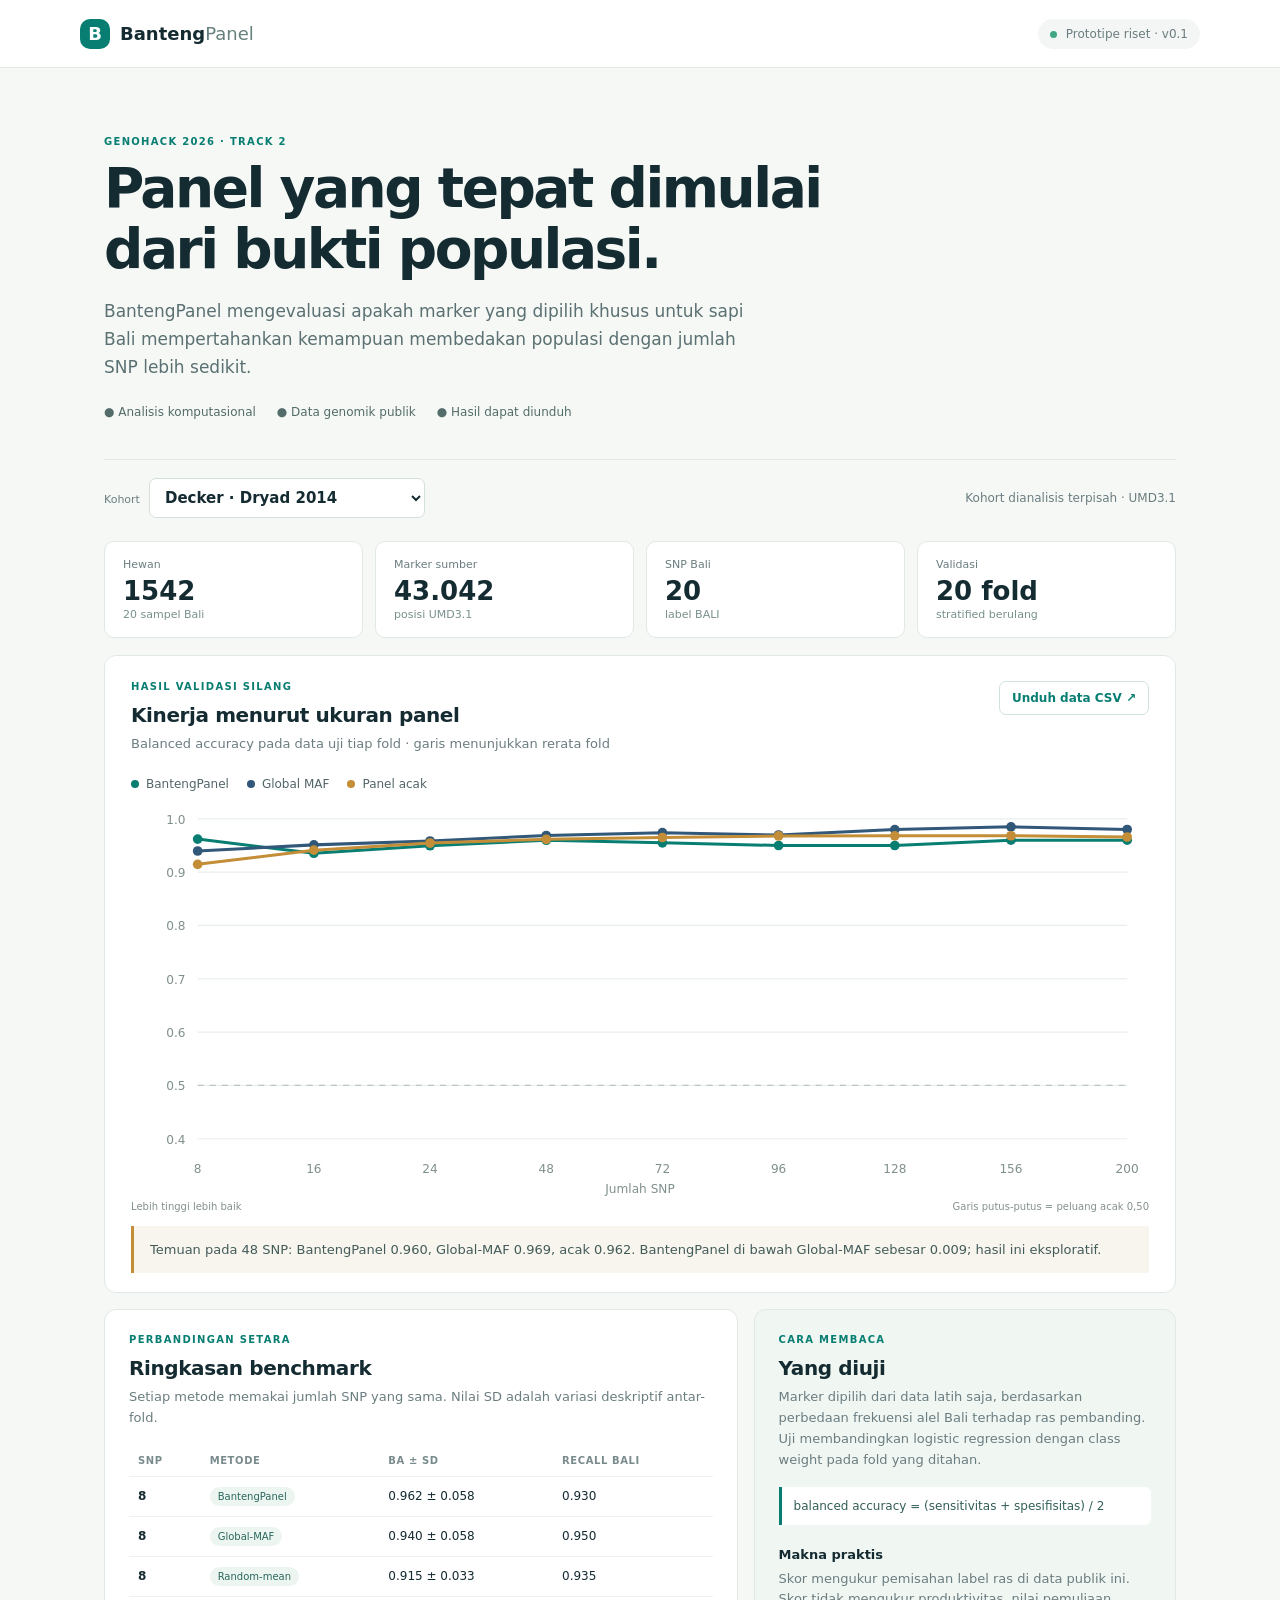
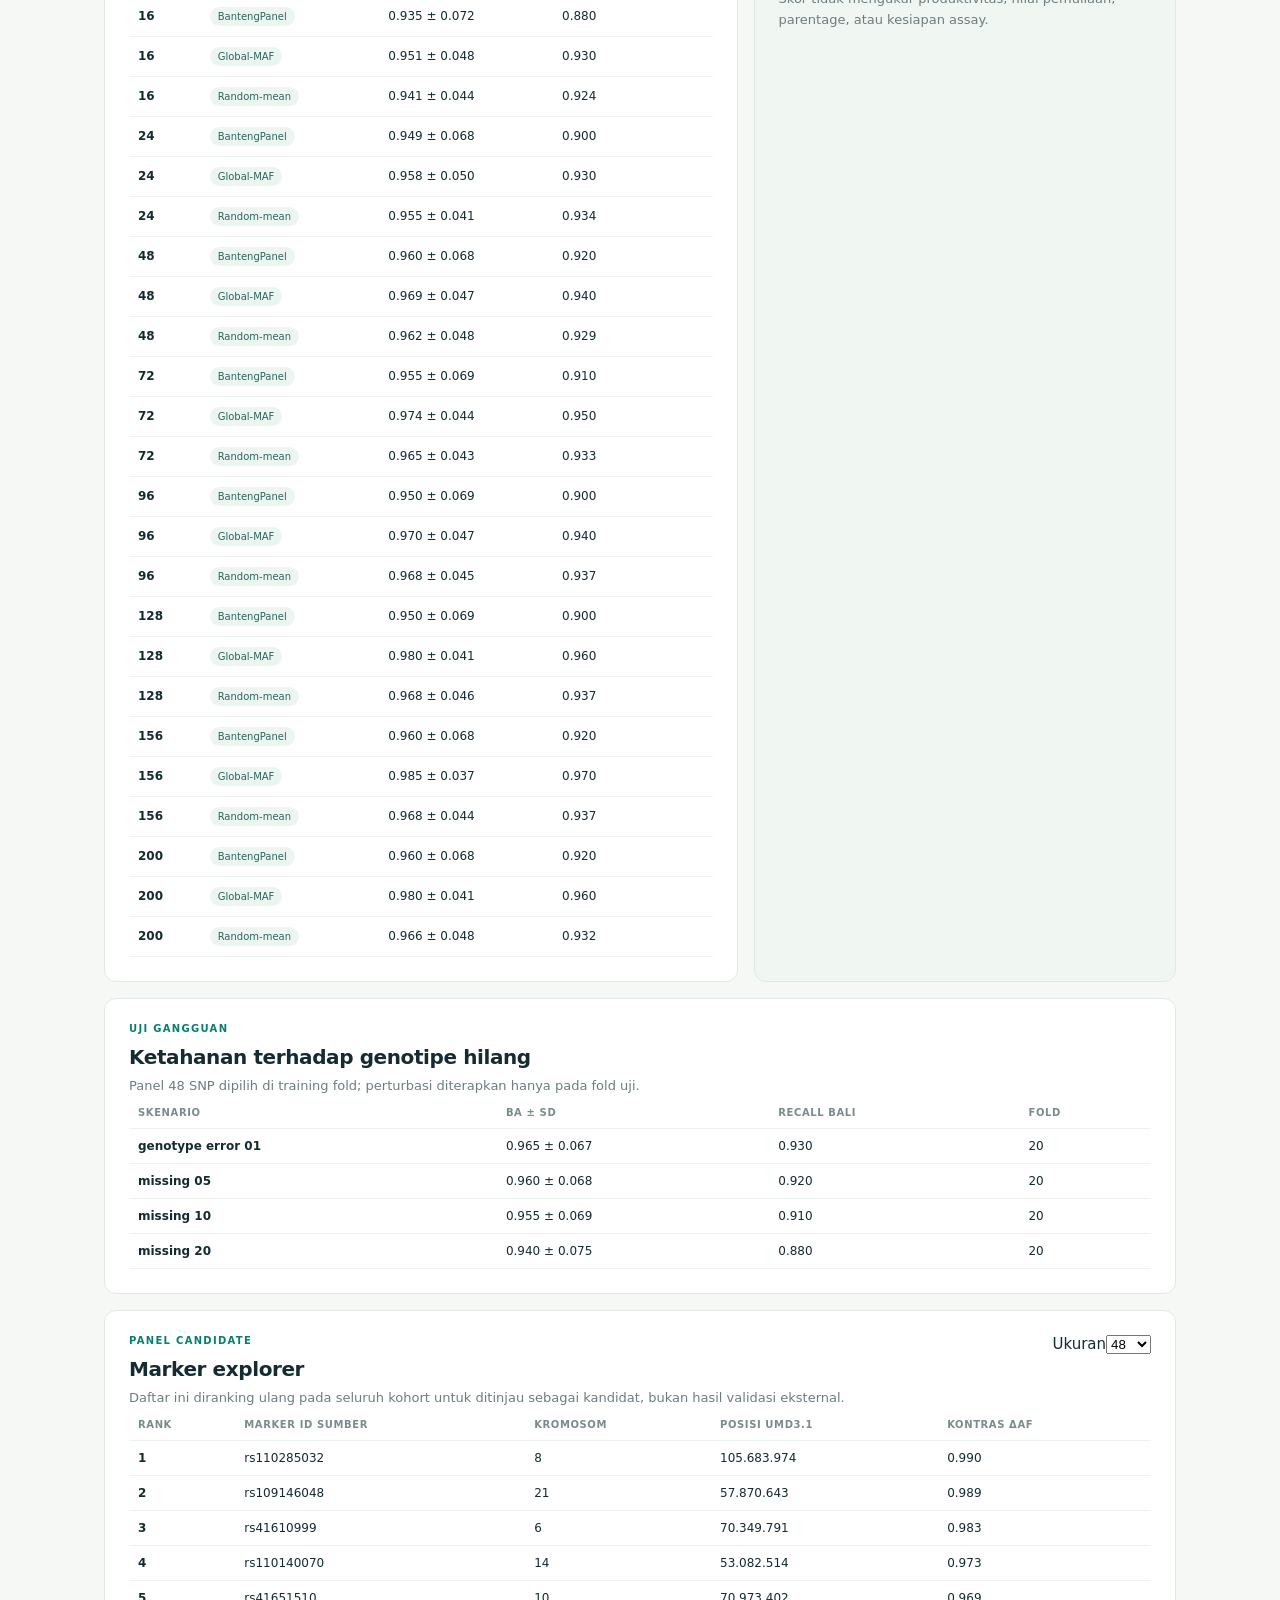
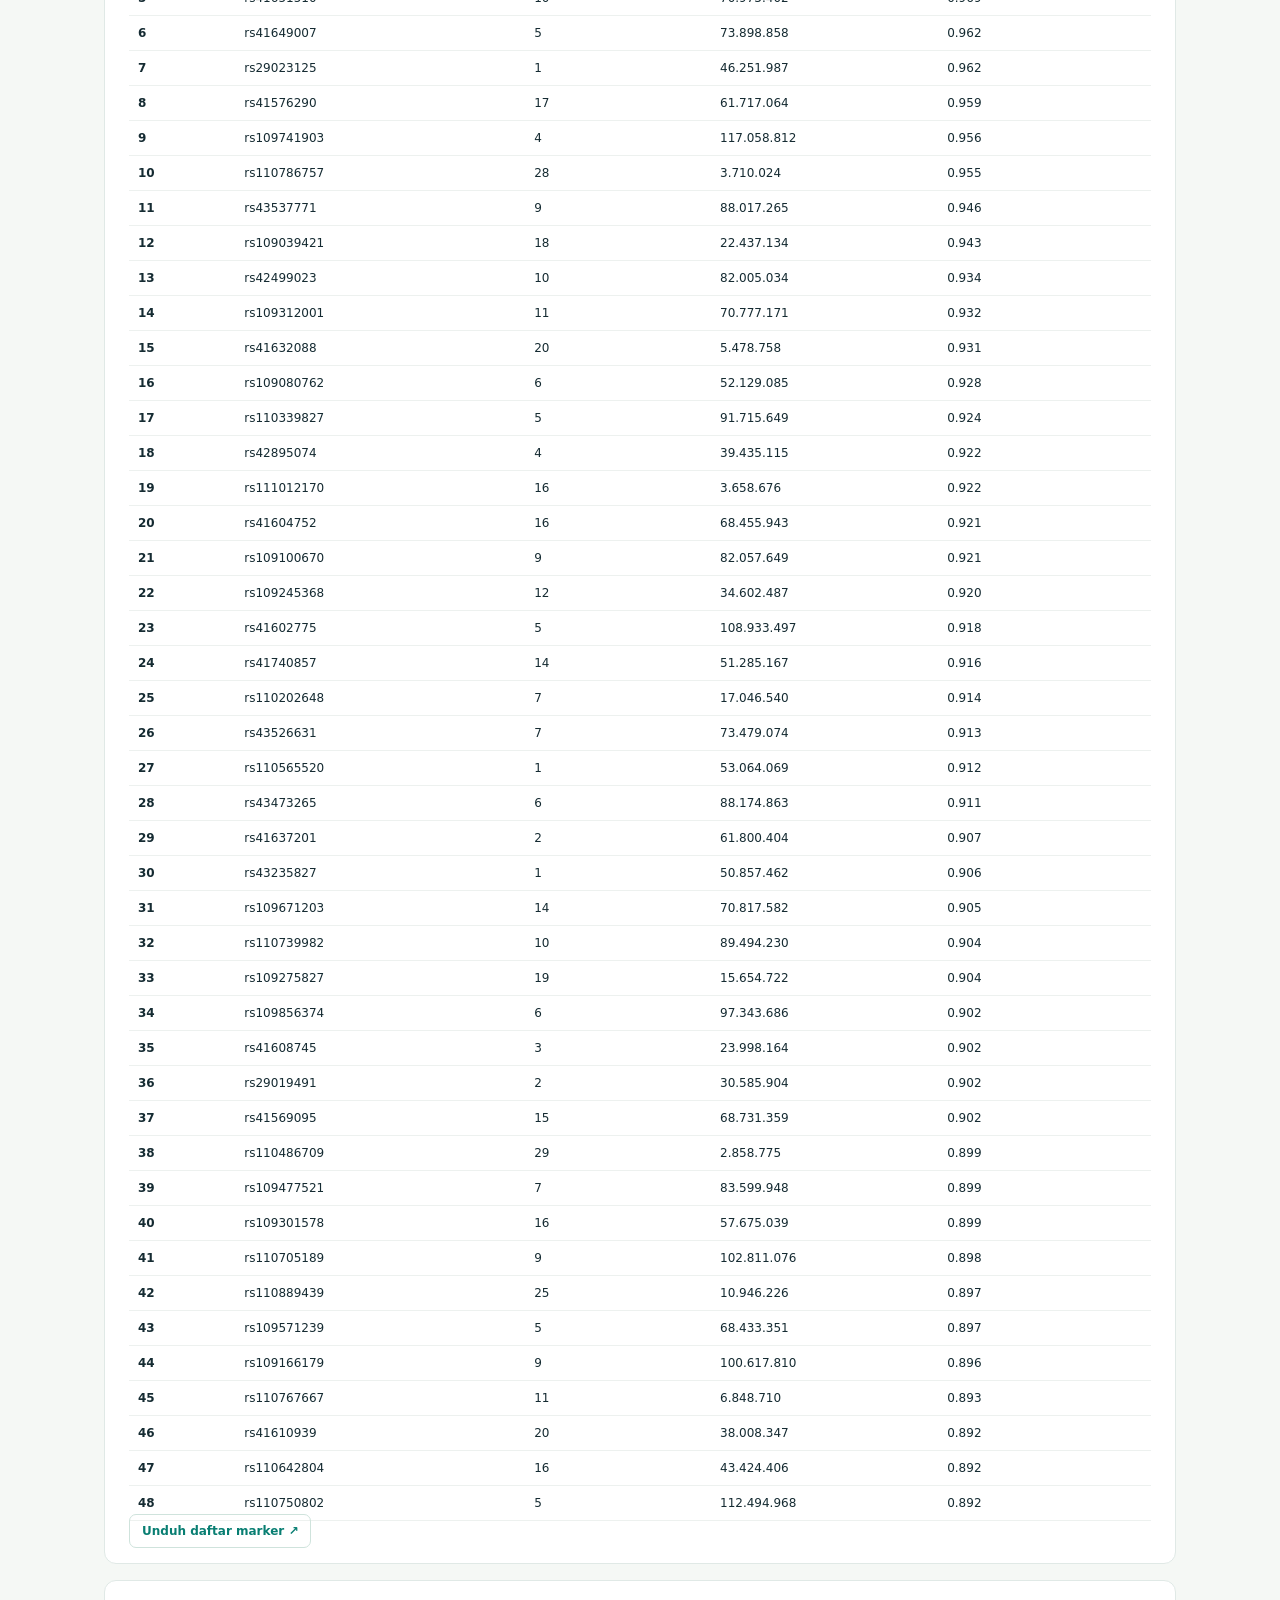
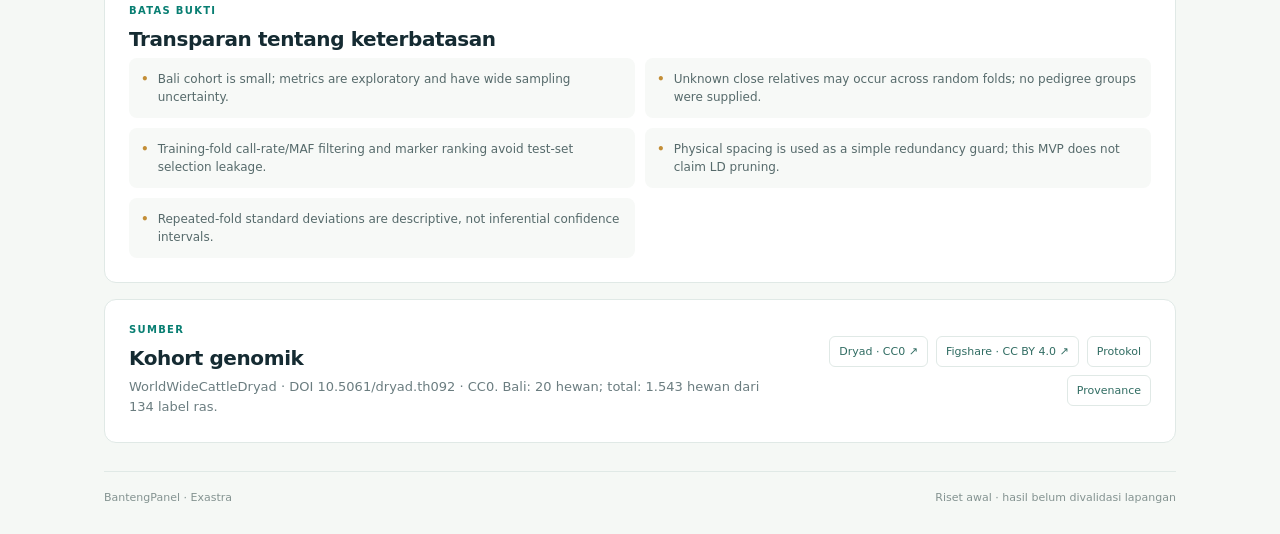
==== apps/dashboard/index.html @ f9081fd7 "Update Site source" ====
<!doctype html>
<html lang="id">
<head>
  <meta charset="utf-8"><meta name="viewport" content="width=device-width, initial-scale=1">
  <meta name="description" content="BantengPanel: evaluasi in-silico panel SNP sapi Bali dengan data publik dan baseline setara.">
  <title>BantengPanel — Bukti panel SNP</title><link rel="stylesheet" href="style.css">
</head>
<body>
  <header class="topbar"><a class="brand" href="#"><span class="brand-mark">B</span><span>Banteng<span class="brand-light">Panel</span></span></a><span class="status"><i></i> Prototipe riset · v0.1</span></header>
  <main>
    <section class="hero">
      <div class="eyebrow">GENOHACK 2026 · TRACK 2</div>
      <h1>Panel yang tepat dimulai<br> dari bukti populasi.</h1>
      <p>BantengPanel mengevaluasi apakah marker yang dipilih khusus untuk sapi Bali mempertahankan kemampuan membedakan populasi dengan jumlah SNP lebih sedikit.</p>
      <div class="hero-meta"><span>● Analisis komputasional</span><span>● Data genomik publik</span><span>● Hasil dapat diunduh</span></div>
    </section>
    <section class="toolbar"><div><label for="cohort">Kohort</label><select id="cohort"><option value="dryad">Decker · Dryad 2014</option><option value="figshare">Sudrajad · Figshare 2020</option></select></div><div class="toolbar-note">Kohort dianalisis terpisah · UMD3.1</div></section>
    <div id="error" class="error hidden"></div>
    <section class="stats" id="stats"></section>
    <section class="card chart-card">
      <div class="section-head"><div><div class="eyebrow">HASIL VALIDASI SILANG</div><h2>Kinerja menurut ukuran panel</h2><p>Balanced accuracy pada data uji tiap fold · garis menunjukkan rerata fold</p></div><a class="download" id="csv-link" href="#" download>Unduh data CSV ↗</a></div>
      <div class="legend"><span><i class="dot teal"></i>BantengPanel</span><span><i class="dot navy"></i>Global MAF</span><span><i class="dot gold"></i>Panel acak</span></div>
      <div class="chart-scroll"><svg id="chart" viewBox="0 0 840 330" role="img" aria-label="Grafik balanced accuracy berdasarkan jumlah SNP"></svg></div>
      <div class="chart-caption"><span>Lebih tinggi lebih baik</span><span>Garis putus-putus = peluang acak 0,50</span></div>
      <div id="finding" class="finding"></div>
    </section>
    <section class="grid-two">
      <article class="card"><div class="eyebrow">PERBANDINGAN SETARA</div><h2>Ringkasan benchmark</h2><p>Setiap metode memakai jumlah SNP yang sama. Nilai SD adalah variasi deskriptif antar-fold.</p><div class="table-wrap"><table><thead><tr><th>SNP</th><th>Metode</th><th>BA ± SD</th><th>Recall Bali</th></tr></thead><tbody id="results"></tbody></table></div></article>
      <article class="card readout"><div class="eyebrow">CARA MEMBACA</div><h2>Yang diuji</h2><p>Marker dipilih dari data latih saja, berdasarkan perbedaan frekuensi alel Bali terhadap ras pembanding. Uji membandingkan logistic regression dengan class weight pada fold yang ditahan.</p><div class="formula">balanced accuracy = (sensitivitas + spesifisitas) / 2</div><h3>Makna praktis</h3><p>Skor mengukur pemisahan label ras di data publik ini. Skor tidak mengukur produktivitas, nilai pemuliaan, parentage, atau kesiapan assay.</p></article>
    </section>
    <section class="card"><div class="section-head"><div><div class="eyebrow">UJI GANGGUAN</div><h2>Ketahanan terhadap genotipe hilang</h2><p>Panel 48 SNP dipilih di training fold; perturbasi diterapkan hanya pada fold uji.</p></div></div><div class="table-wrap"><table><thead><tr><th>Skenario</th><th>BA ± SD</th><th>Recall Bali</th><th>Fold</th></tr></thead><tbody id="robustness"></tbody></table></div></section>
    <section class="card"><div class="section-head"><div><div class="eyebrow">PANEL CANDIDATE</div><h2>Marker explorer</h2><p>Daftar ini diranking ulang pada seluruh kohort untuk ditinjau sebagai kandidat, bukan hasil validasi eksternal.</p></div><div><label for="panel-size">Ukuran</label><select id="panel-size"><option>8</option><option>16</option><option>24</option><option selected>48</option><option>72</option><option>96</option><option>128</option><option>156</option><option>200</option></select></div></div><div class="table-wrap"><table><thead><tr><th>Rank</th><th>Marker ID sumber</th><th>Kromosom</th><th>Posisi UMD3.1</th><th>Kontras ΔAF</th></tr></thead><tbody id="markers"></tbody></table></div><a class="download" id="marker-link" href="#" download>Unduh daftar marker ↗</a></section>
    <section class="card limits"><div class="eyebrow">BATAS BUKTI</div><h2>Transparan tentang keterbatasan</h2><div id="limitations" class="limit-list"></div></section>
    <section class="card sources"><div><div class="eyebrow">SUMBER</div><h2>Kohort genomik</h2><p id="source-copy"></p></div><div class="source-links"><a href="https://doi.org/10.5061/dryad.th092" target="_blank" rel="noreferrer">Dryad · CC0 ↗</a><a href="https://doi.org/10.6084/m9.figshare.13083587" target="_blank" rel="noreferrer">Figshare · CC BY 4.0 ↗</a><a href="../../docs/SCIENTIFIC_PROTOCOL.md">Protokol</a><a href="../../docs/DATA_PROVENANCE.md">Provenance</a></div></section>
    <footer><span>BantengPanel · Exastra</span><span>Riset awal · hasil belum divalidasi lapangan</span></footer>
  </main><script src="app.js"></script>
</body></html>
---- apps/dashboard/style.css ----
:root{--ink:#152b32;--muted:#6b7d80;--line:#e0e9e6;--paper:#f5f8f5;--white:#fff;--teal:#087e72;--navy:#315779;--gold:#c38e37;--mint:#e5f3ed}*{box-sizing:border-box}body{margin:0;background:var(--paper);color:var(--ink);font-family:Inter,ui-sans-serif,system-ui,-apple-system,'Segoe UI',sans-serif;font-size:15px}.topbar{height:68px;background:#fff;border-bottom:1px solid var(--line);display:flex;align-items:center;justify-content:space-between;padding:0 max(calc((100vw - 1120px)/2),24px)}.brand{display:flex;align-items:center;gap:10px;color:var(--ink);font-size:18px;font-weight:800;text-decoration:none}.brand-light{font-weight:500;color:#66807d}.brand-mark{width:30px;height:30px;border-radius:10px;background:var(--teal);color:white;display:grid;place-items:center}.status{font-size:12px;color:var(--muted);background:#f3f6f4;border-radius:20px;padding:8px 12px}.status i{display:inline-block;width:7px;height:7px;border-radius:50%;background:#40a783;margin-right:5px}main{max-width:1120px;margin:auto;padding:0 24px}.hero{padding:68px 0 40px;max-width:780px}.eyebrow{font-size:10px;font-weight:700;letter-spacing:.13em;color:var(--teal);margin-bottom:11px}.hero h1{font-size:clamp(36px,5vw,55px);line-height:1.1;letter-spacing:-.045em;margin:0 0 18px;font-weight:700}.hero p{font-size:17px;color:#5b7072;line-height:1.65;max-width:670px;margin:0}.hero-meta{display:flex;gap:21px;margin-top:24px;font-size:12px;color:#536c69}.toolbar{display:flex;align-items:center;justify-content:space-between;border-top:1px solid var(--line);padding:18px 0 14px}.toolbar label{font-size:11px;color:var(--muted);margin-right:9px}.toolbar select{border:1px solid #d4e0db;border-radius:7px;background:#fff;color:var(--ink);padding:9px 30px 9px 11px;font:inherit;font-weight:600}.toolbar-note{font-size:12px;color:var(--muted)}.stats{display:grid;grid-template-columns:repeat(4,1fr);gap:12px;margin:9px 0 17px}.stat{background:#fff;border:1px solid var(--line);border-radius:10px;padding:16px 18px}.stat-label{font-size:11px;color:var(--muted)}.stat-value{font-size:26px;font-weight:700;margin:5px 0 2px}.stat-sub{font-size:11px;color:#78908c}.card{background:#fff;border:1px solid var(--line);border-radius:12px;padding:24px;margin:16px 0}.chart-card{padding:25px 26px 19px}.section-head{display:flex;justify-content:space-between;align-items:flex-start}.card h2{font-size:20px;letter-spacing:-.02em;margin:0 0 7px}.card p{color:var(--muted);font-size:13px;line-height:1.6;margin:0 0 16px}.section-head p{margin-bottom:0}.download{font-size:12px;font-weight:600;color:var(--teal);border:1px solid #cfe3dc;padding:9px 12px;border-radius:7px;text-decoration:none;white-space:nowrap}.legend{display:flex;gap:18px;margin:22px 0 6px;font-size:12px;color:#526568}.legend span{display:flex;align-items:center;gap:7px}.dot{display:inline-block;width:8px;height:8px;border-radius:50%}.teal{background:var(--teal)}.navy{background:var(--navy)}.gold{background:var(--gold)}.chart-scroll{overflow-x:auto}svg{width:100%;min-width:600px;height:auto}.grid-two{display:grid;grid-template-columns:1.2fr .8fr;gap:16px}.grid-two .card{margin:0}.table-wrap{overflow:auto}table{width:100%;border-collapse:collapse;font-size:12px;text-align:left}th{font-size:10px;text-transform:uppercase;letter-spacing:.06em;color:#7a8b8d;font-weight:600}th,td{padding:10px 9px;border-bottom:1px solid #edf1ef;white-space:nowrap}td:first-child{font-weight:700}.method{display:inline-block;border-radius:20px;padding:4px 8px;font-size:10px;background:#edf5f1;color:#28665d}.readout{background:#f0f6f2}.readout h3{font-size:13px;margin:22px 0 7px}.formula{border-left:3px solid var(--teal);background:#fff;padding:12px;font-size:12px;color:#325e58;border-radius:0 6px 6px 0}.limits{margin-top:16px}.limit-list{display:grid;grid-template-columns:repeat(2,1fr);gap:10px}.limit{display:flex;gap:9px;background:#f7f9f7;padding:12px;border-radius:8px;font-size:12px;line-height:1.5;color:#566a6b}.limit b{color:var(--gold)}.sources{display:flex;align-items:center;justify-content:space-between}.sources p{margin-bottom:0}.source-links{display:flex;gap:8px;flex-wrap:wrap;justify-content:flex-end}.source-links a{font-size:11px;color:#306c62;text-decoration:none;border:1px solid var(--line);padding:8px 9px;border-radius:6px}footer{display:flex;justify-content:space-between;border-top:1px solid var(--line);margin-top:28px;padding:19px 0 30px;color:#849391;font-size:11px}.chart-caption{display:flex;justify-content:space-between;font-size:10px;color:#83918e}.error{background:#fff2ec;border:1px solid #efc7b4;color:#84412d;border-radius:8px;padding:15px;margin:15px 0}.hidden{display:none}@media(max-width:720px){main{padding:0 15px}.hero{padding-top:46px}.hero-meta{gap:8px;flex-wrap:wrap}.stats{grid-template-columns:repeat(2,1fr)}.grid-two{grid-template-columns:1fr}.sources{align-items:flex-start;gap:18px;flex-direction:column}.source-links{justify-content:flex-start}.limit-list{grid-template-columns:1fr}.toolbar-note{display:none}.card{padding:18px}.section-head{gap:12px}.download{font-size:12px}}

.finding{margin-top:14px;padding:14px 16px;border-left:3px solid var(--gold);background:#f7f5ee;color:#435b59;font-size:13px;line-height:1.5}
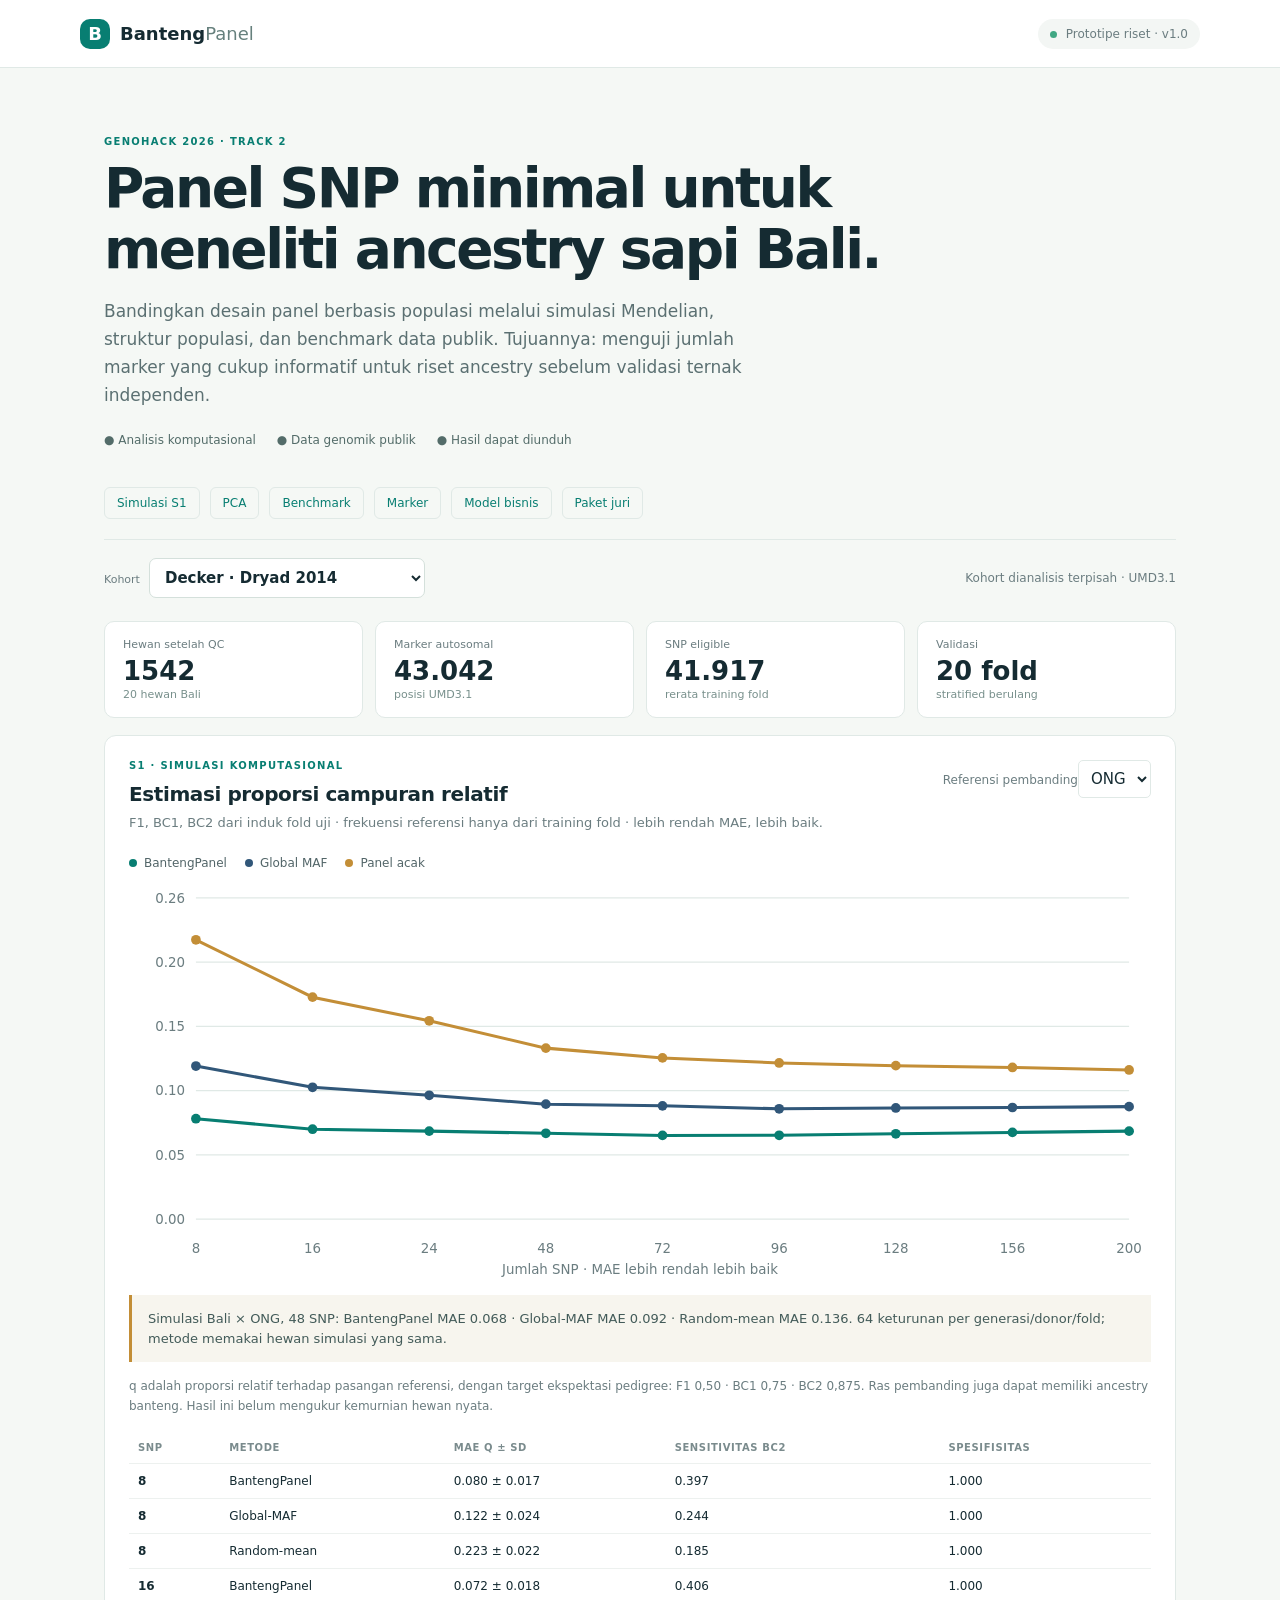
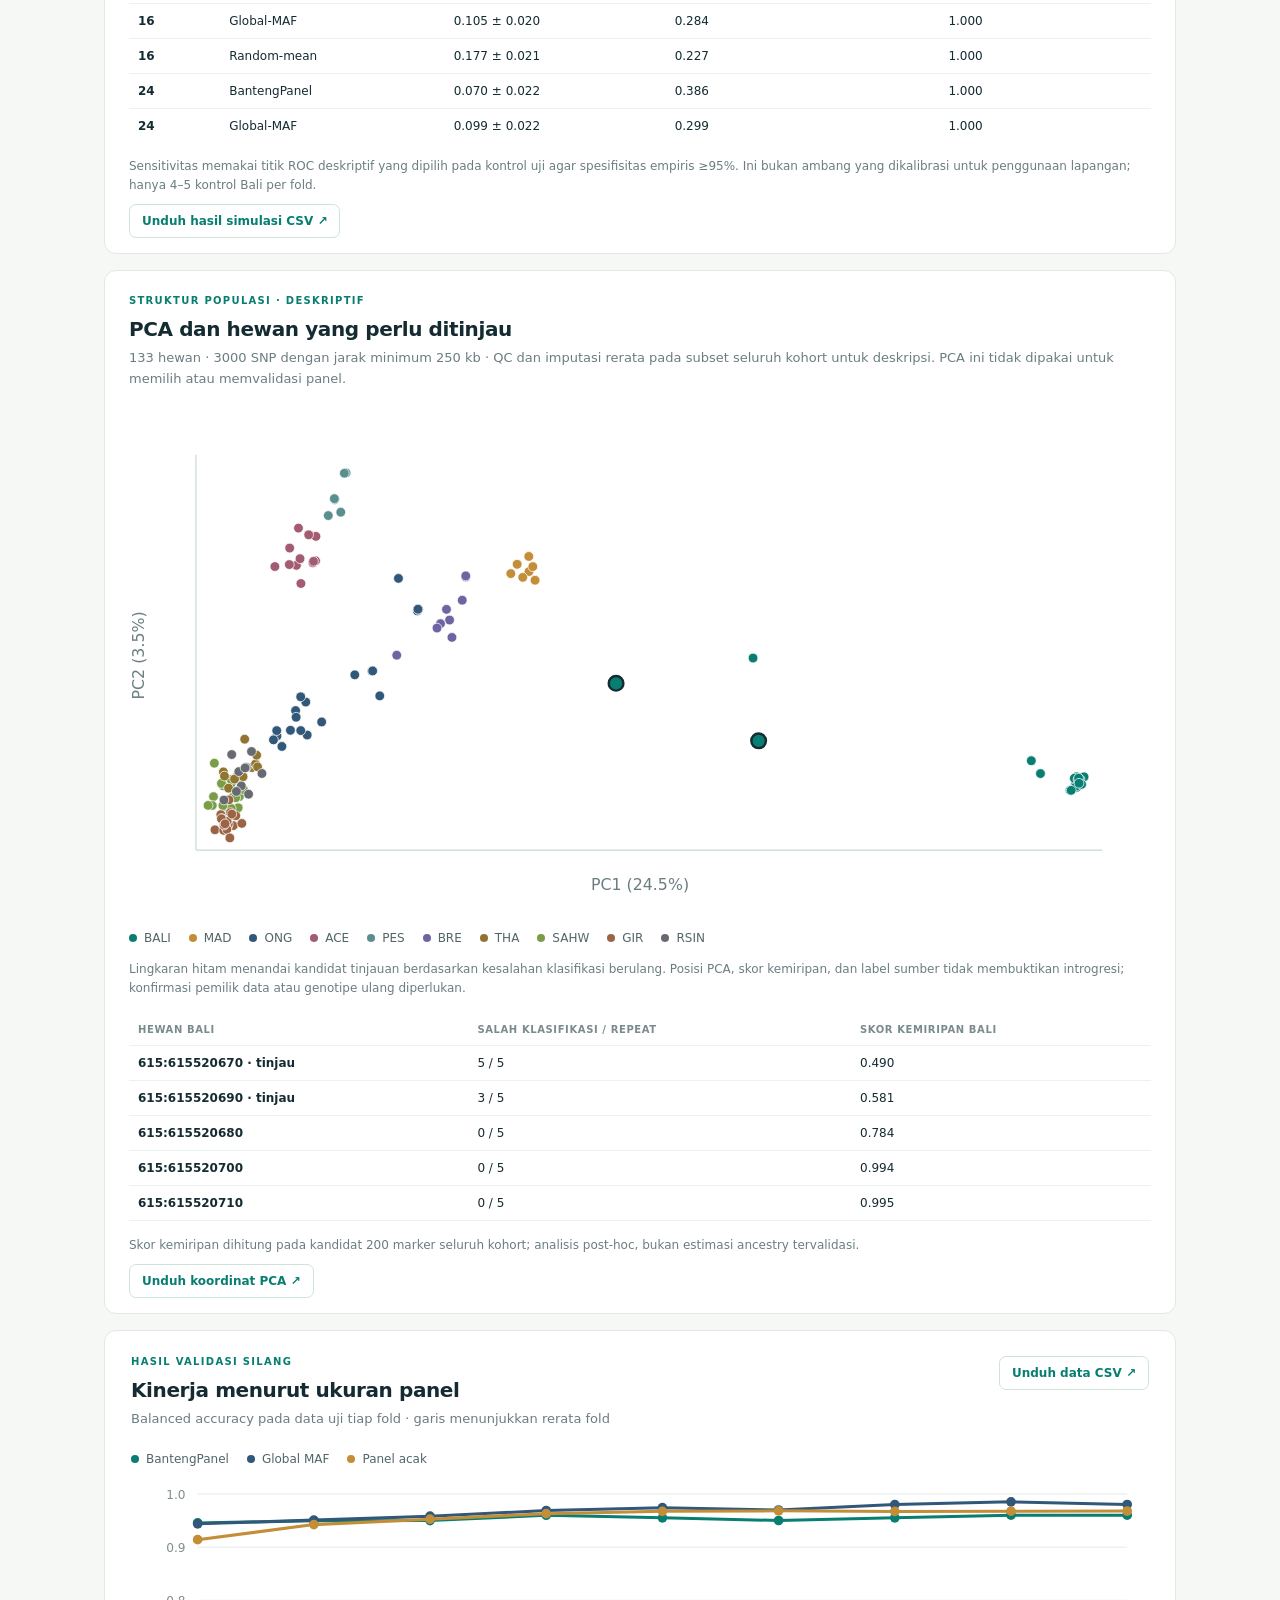
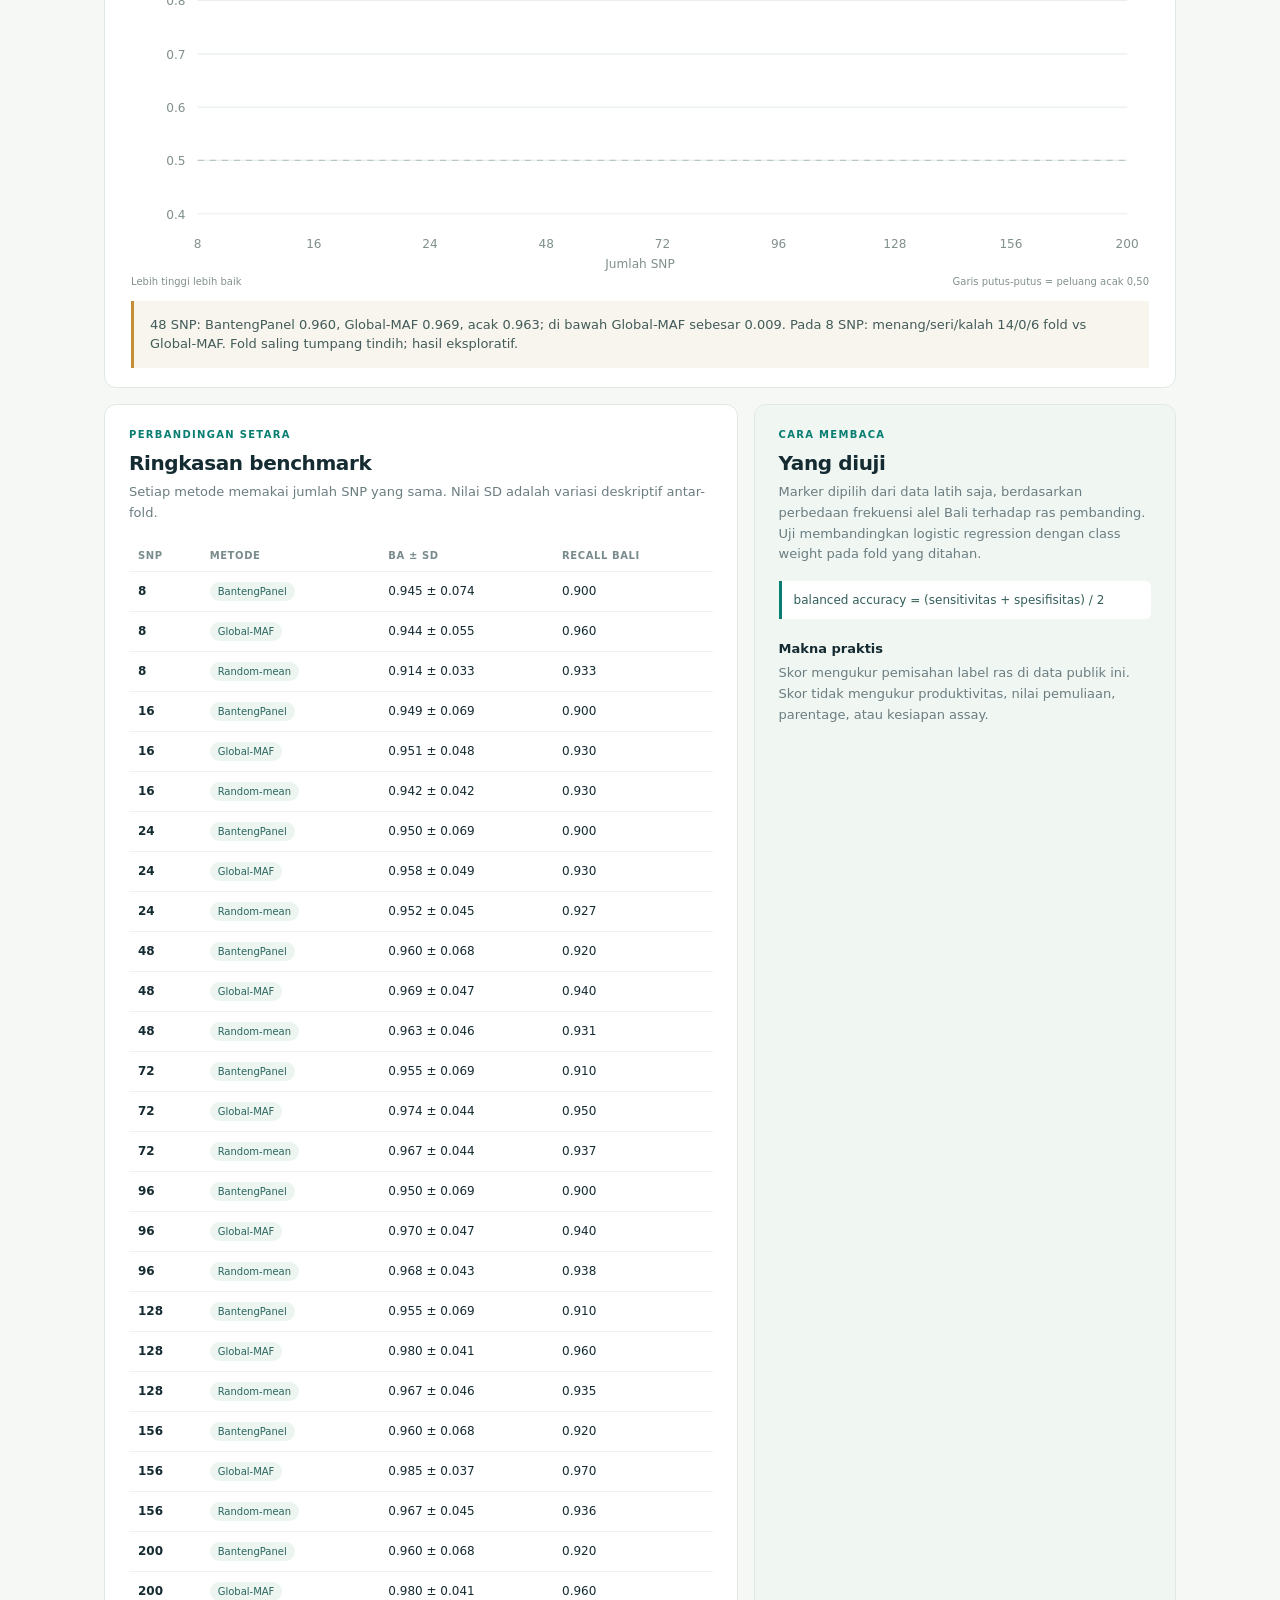
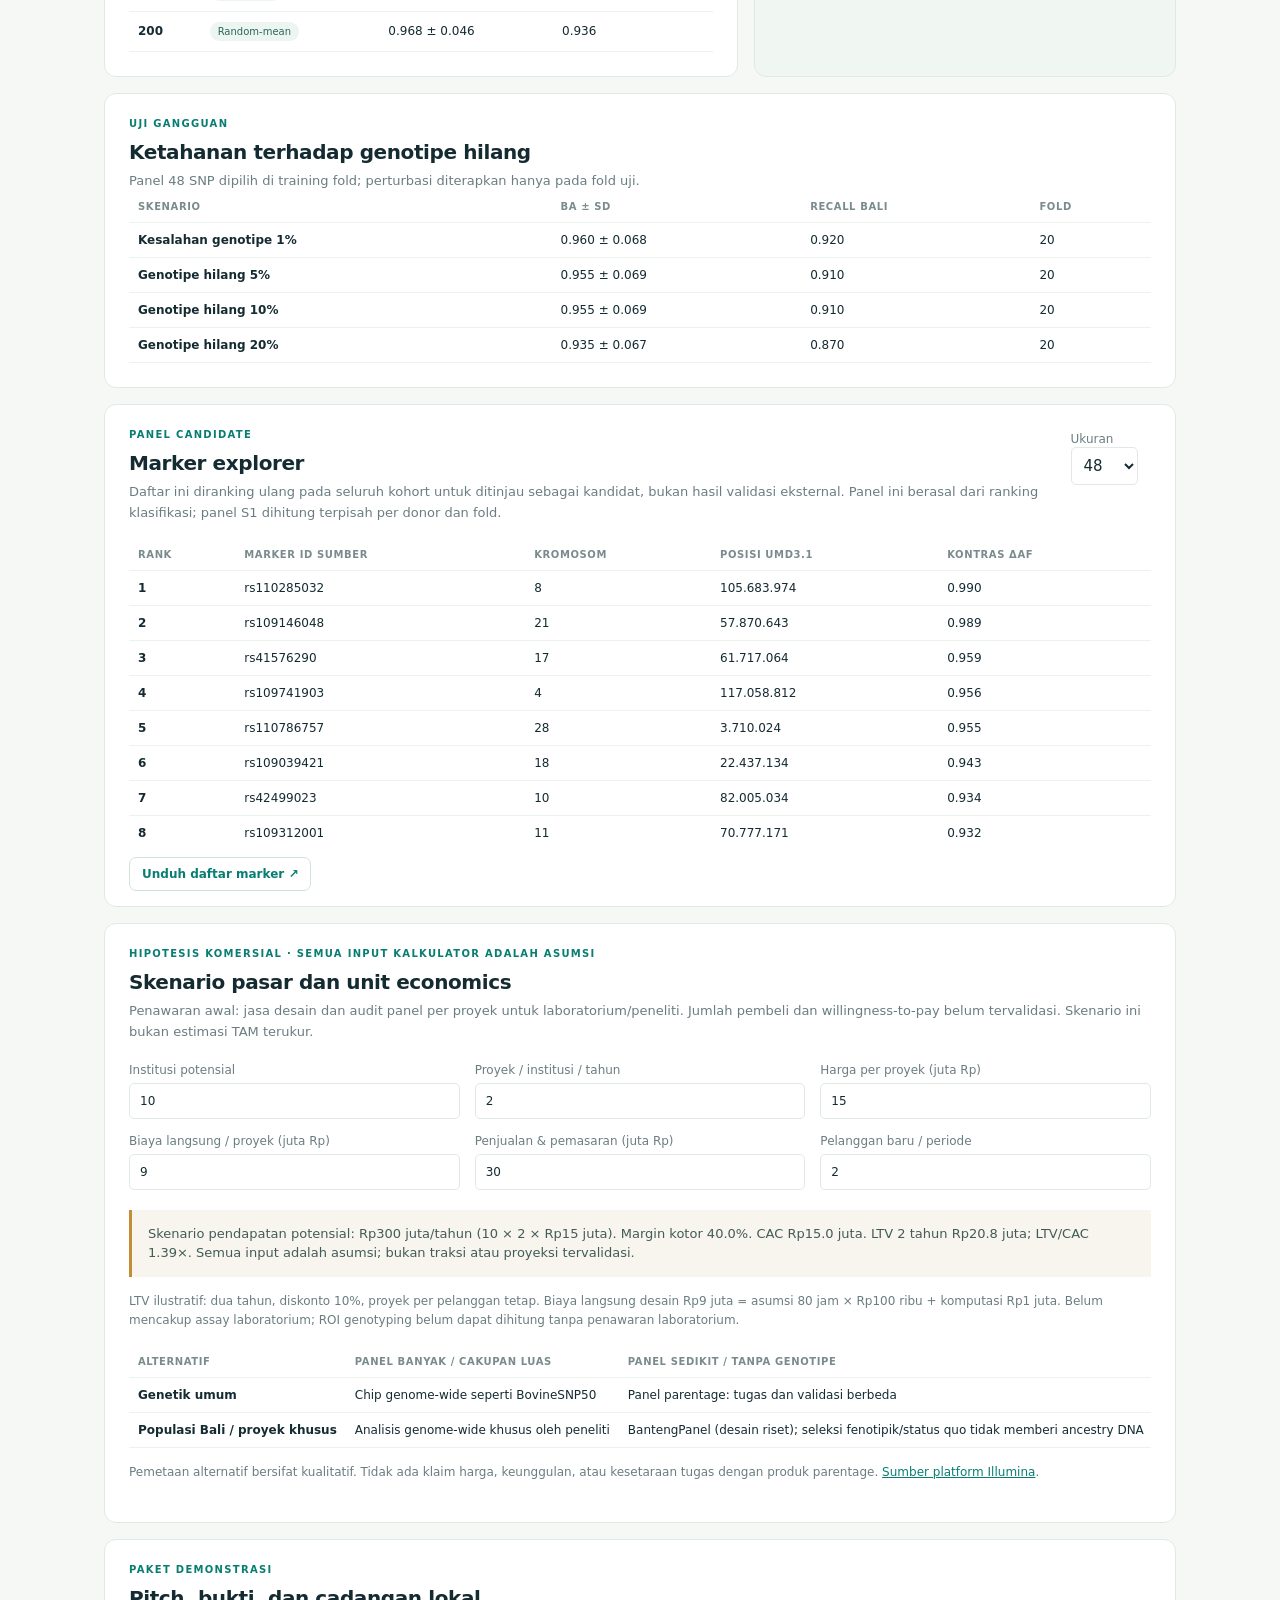
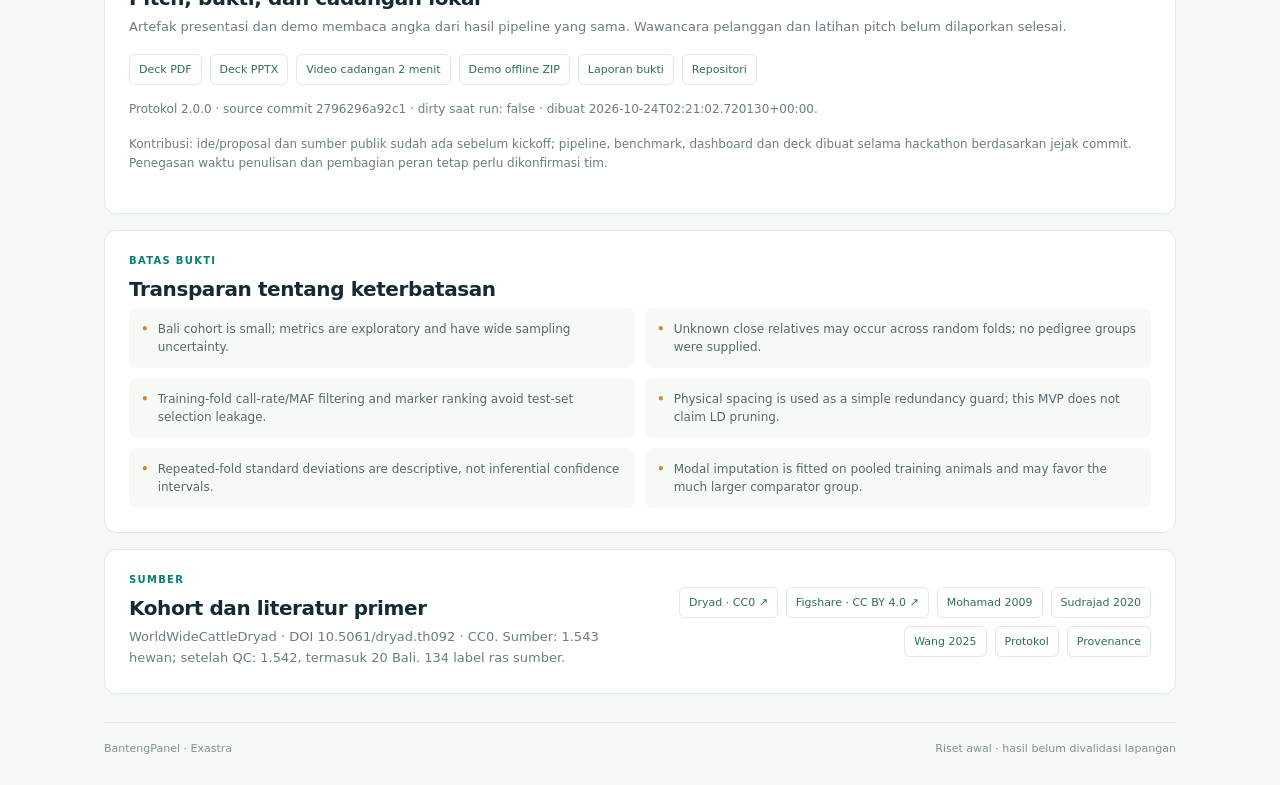
==== commit 480f56ef: "Complete audited MVP source, sanitize references and assemble submission assets" ====
--- a/apps/dashboard/index.html
+++ b/apps/dashboard/index.html
@@ -6,18 +6,30 @@
   <title>BantengPanel — Bukti panel SNP</title><link rel="stylesheet" href="style.css">
 </head>
 <body>
-  <header class="topbar"><a class="brand" href="#"><span class="brand-mark">B</span><span>Banteng<span class="brand-light">Panel</span></span></a><span class="status"><i></i> Prototipe riset · v0.1</span></header>
+  <header class="topbar"><a class="brand" href="#"><span class="brand-mark">B</span><span>Banteng<span class="brand-light">Panel</span></span></a><span class="status"><i></i> Prototipe riset · v1.0</span></header>
   <main>
     <section class="hero">
       <div class="eyebrow">GENOHACK 2026 · TRACK 2</div>
-      <h1>Panel yang tepat dimulai<br> dari bukti populasi.</h1>
-      <p>BantengPanel mengevaluasi apakah marker yang dipilih khusus untuk sapi Bali mempertahankan kemampuan membedakan populasi dengan jumlah SNP lebih sedikit.</p>
+      <h1>Panel SNP minimal untuk<br>meneliti ancestry sapi Bali.</h1>
+      <p>Bandingkan desain panel berbasis populasi melalui simulasi Mendelian, struktur populasi, dan benchmark data publik. Tujuannya: menguji jumlah marker yang cukup informatif untuk riset ancestry sebelum validasi ternak independen.</p>
       <div class="hero-meta"><span>● Analisis komputasional</span><span>● Data genomik publik</span><span>● Hasil dapat diunduh</span></div>
     </section>
+    <nav class="jump-links" aria-label="Bagian dashboard"><a href="#ancestry-section">Simulasi S1</a><a href="#population-section">PCA</a><a href="#classification-section">Benchmark</a><a href="#panel-section">Marker</a><a href="#business-section">Model bisnis</a><a href="#jury-section">Paket juri</a></nav>
     <section class="toolbar"><div><label for="cohort">Kohort</label><select id="cohort"><option value="dryad">Decker · Dryad 2014</option><option value="figshare">Sudrajad · Figshare 2020</option></select></div><div class="toolbar-note">Kohort dianalisis terpisah · UMD3.1</div></section>
     <div id="error" class="error hidden"></div>
     <section class="stats" id="stats"></section>
-    <section class="card chart-card">
+    <section class="card" id="ancestry-section">
+      <div class="section-head"><div><div class="eyebrow">S1 · SIMULASI KOMPUTASIONAL</div><h2>Estimasi proporsi campuran relatif</h2><p>F1, BC1, BC2 dari induk fold uji · frekuensi referensi hanya dari training fold · lebih rendah MAE, lebih baik.</p></div><div><label for="donor">Referensi pembanding</label><select id="donor"><option value="ONG">ONG</option><option value="MAD">MAD</option></select></div></div>
+      <div class="legend"><span><i class="dot teal"></i>BantengPanel</span><span><i class="dot navy"></i>Global MAF</span><span><i class="dot gold"></i>Panel acak</span></div>
+      <div class="chart-scroll"><svg id="ancestry-chart" viewBox="0 0 840 330" role="img" aria-label="MAE estimasi campuran relatif pada simulasi S1"></svg></div>
+      <div id="ancestry-finding" class="finding"></div>
+      <p class="caveat">q adalah proporsi relatif terhadap pasangan referensi, dengan target ekspektasi pedigree: F1 0,50 · BC1 0,75 · BC2 0,875. Ras pembanding juga dapat memiliki ancestry banteng. Hasil ini belum mengukur kemurnian hewan nyata.</p>
+      <div class="table-wrap bounded"><table><thead><tr><th>SNP</th><th>Metode</th><th>MAE q ± SD</th><th>Sensitivitas BC2</th><th>Spesifisitas</th></tr></thead><tbody id="ancestry-results"></tbody></table></div>
+      <p class="caveat">Sensitivitas memakai titik ROC deskriptif yang dipilih pada kontrol uji agar spesifisitas empiris ≥95%. Ini bukan ambang yang dikalibrasi untuk penggunaan lapangan; hanya 4–5 kontrol Bali per fold.</p>
+      <a class="download" id="ancestry-link" href="#" download>Unduh hasil simulasi CSV ↗</a>
+    </section>
+    <section class="card" id="population-section"><div class="eyebrow">STRUKTUR POPULASI · DESKRIPTIF</div><h2>PCA dan hewan yang perlu ditinjau</h2><p id="pca-copy"></p><div class="chart-scroll"><svg id="pca-chart" viewBox="0 0 840 410" role="img" aria-label="PCA populasi sapi dan penanda hewan yang perlu konfirmasi"></svg></div><div id="pca-legend" class="legend wrap"></div><p class="caveat">Lingkaran hitam menandai kandidat tinjauan berdasarkan kesalahan klasifikasi berulang. Posisi PCA, skor kemiripan, dan label sumber tidak membuktikan introgresi; konfirmasi pemilik data atau genotipe ulang diperlukan.</p><div class="table-wrap"><table><thead><tr><th>Hewan Bali</th><th>Salah klasifikasi / repeat</th><th>Skor kemiripan Bali</th></tr></thead><tbody id="atypical"></tbody></table></div><p class="caveat">Skor kemiripan dihitung pada kandidat 200 marker seluruh kohort; analisis post-hoc, bukan estimasi ancestry tervalidasi.</p><a class="download" id="pca-link" href="#" download>Unduh koordinat PCA ↗</a></section>
+    <section class="card chart-card" id="classification-section">
       <div class="section-head"><div><div class="eyebrow">HASIL VALIDASI SILANG</div><h2>Kinerja menurut ukuran panel</h2><p>Balanced accuracy pada data uji tiap fold · garis menunjukkan rerata fold</p></div><a class="download" id="csv-link" href="#" download>Unduh data CSV ↗</a></div>
       <div class="legend"><span><i class="dot teal"></i>BantengPanel</span><span><i class="dot navy"></i>Global MAF</span><span><i class="dot gold"></i>Panel acak</span></div>
       <div class="chart-scroll"><svg id="chart" viewBox="0 0 840 330" role="img" aria-label="Grafik balanced accuracy berdasarkan jumlah SNP"></svg></div>
@@ -29,9 +41,11 @@
       <article class="card readout"><div class="eyebrow">CARA MEMBACA</div><h2>Yang diuji</h2><p>Marker dipilih dari data latih saja, berdasarkan perbedaan frekuensi alel Bali terhadap ras pembanding. Uji membandingkan logistic regression dengan class weight pada fold yang ditahan.</p><div class="formula">balanced accuracy = (sensitivitas + spesifisitas) / 2</div><h3>Makna praktis</h3><p>Skor mengukur pemisahan label ras di data publik ini. Skor tidak mengukur produktivitas, nilai pemuliaan, parentage, atau kesiapan assay.</p></article>
     </section>
     <section class="card"><div class="section-head"><div><div class="eyebrow">UJI GANGGUAN</div><h2>Ketahanan terhadap genotipe hilang</h2><p>Panel 48 SNP dipilih di training fold; perturbasi diterapkan hanya pada fold uji.</p></div></div><div class="table-wrap"><table><thead><tr><th>Skenario</th><th>BA ± SD</th><th>Recall Bali</th><th>Fold</th></tr></thead><tbody id="robustness"></tbody></table></div></section>
-    <section class="card"><div class="section-head"><div><div class="eyebrow">PANEL CANDIDATE</div><h2>Marker explorer</h2><p>Daftar ini diranking ulang pada seluruh kohort untuk ditinjau sebagai kandidat, bukan hasil validasi eksternal.</p></div><div><label for="panel-size">Ukuran</label><select id="panel-size"><option>8</option><option>16</option><option>24</option><option selected>48</option><option>72</option><option>96</option><option>128</option><option>156</option><option>200</option></select></div></div><div class="table-wrap"><table><thead><tr><th>Rank</th><th>Marker ID sumber</th><th>Kromosom</th><th>Posisi UMD3.1</th><th>Kontras ΔAF</th></tr></thead><tbody id="markers"></tbody></table></div><a class="download" id="marker-link" href="#" download>Unduh daftar marker ↗</a></section>
+    <section class="card" id="panel-section"><div class="section-head"><div><div class="eyebrow">PANEL CANDIDATE</div><h2>Marker explorer</h2><p>Daftar ini diranking ulang pada seluruh kohort untuk ditinjau sebagai kandidat, bukan hasil validasi eksternal. Panel ini berasal dari ranking klasifikasi; panel S1 dihitung terpisah per donor dan fold.</p></div><div><label for="panel-size">Ukuran</label><select id="panel-size"><option>8</option><option>16</option><option>24</option><option selected>48</option><option>72</option><option>96</option><option>128</option><option>156</option><option>200</option></select></div></div><div class="table-wrap bounded"><table><thead><tr><th>Rank</th><th>Marker ID sumber</th><th>Kromosom</th><th>Posisi UMD3.1</th><th>Kontras ΔAF</th></tr></thead><tbody id="markers"></tbody></table></div><a class="download" id="marker-link" href="#" download>Unduh daftar marker ↗</a></section>
+    <section class="card" id="business-section"><div class="eyebrow">HIPOTESIS KOMERSIAL · SEMUA INPUT KALKULATOR ADALAH ASUMSI</div><h2>Skenario pasar dan unit economics</h2><p>Penawaran awal: jasa desain dan audit panel per proyek untuk laboratorium/peneliti. Jumlah pembeli dan willingness-to-pay belum tervalidasi. Skenario ini bukan estimasi TAM terukur.</p><div class="calculator"><label>Institusi potensial<input id="biz-institutions" type="number" min="1" max="10000" value="10"></label><label>Proyek / institusi / tahun<input id="biz-projects" type="number" min="1" max="100" value="2"></label><label>Harga per proyek (juta Rp)<input id="biz-price" type="number" min=".1" max="1000" step=".5" value="15"></label><label>Biaya langsung / proyek (juta Rp)<input id="biz-cost" type="number" min="0" max="1000" step=".5" value="9"></label><label>Penjualan & pemasaran (juta Rp)<input id="biz-sales" type="number" min="0" max="1000" value="30"></label><label>Pelanggan baru / periode<input id="biz-customers" type="number" min="1" max="1000" value="2"></label></div><div id="business-output" class="finding" aria-live="polite"></div><p class="caveat">LTV ilustratif: dua tahun, diskonto 10%, proyek per pelanggan tetap. Biaya langsung desain Rp9 juta = asumsi 80 jam × Rp100 ribu + komputasi Rp1 juta. Belum mencakup assay laboratorium; ROI genotyping belum dapat dihitung tanpa penawaran laboratorium.</p><div class="table-wrap"><table><thead><tr><th>Alternatif</th><th>Panel banyak / cakupan luas</th><th>Panel sedikit / tanpa genotipe</th></tr></thead><tbody><tr><td>Genetik umum</td><td>Chip genome-wide seperti BovineSNP50</td><td>Panel parentage: tugas dan validasi berbeda</td></tr><tr><td>Populasi Bali / proyek khusus</td><td>Analisis genome-wide khusus oleh peneliti</td><td>BantengPanel (desain riset); seleksi fenotipik/status quo tidak memberi ancestry DNA</td></tr></tbody></table></div><p class="caveat">Pemetaan alternatif bersifat kualitatif. Tidak ada klaim harga, keunggulan, atau kesetaraan tugas dengan produk parentage. <a href="https://www.illumina.com/products/by-type/microarray-kits/bovine-snp50.html" target="_blank" rel="noreferrer">Sumber platform Illumina</a>.</p></section>
+    <section class="card" id="jury-section"><div class="eyebrow">PAKET DEMONSTRASI</div><h2>Pitch, bukti, dan cadangan lokal</h2><p>Artefak presentasi dan demo membaca angka dari hasil pipeline yang sama. Wawancara pelanggan dan latihan pitch belum dilaporkan selesai.</p><div class="source-links"><a href="../../artifacts/pitch/BantengPanel_GENOHACK_2026_Audited.pdf">Deck PDF</a><a href="../../artifacts/pitch/BantengPanel_GENOHACK_2026_Audited.pptx">Deck PPTX</a><a href="../../artifacts/demo/BantengPanel_demo_2min.mp4">Video cadangan 2 menit</a><a href="../../artifacts/demo/BantengPanel_offline.zip" download>Demo offline ZIP</a><a href="../../artifacts/public/evidence_report.md">Laporan bukti</a><a href="https://github.com/khairys/GENOHACK" target="_blank" rel="noreferrer">Repositori</a></div><p class="caveat" id="provenance-copy"></p><p class="caveat">Kontribusi: ide/proposal dan sumber publik sudah ada sebelum kickoff; pipeline, benchmark, dashboard dan deck dibuat selama hackathon berdasarkan jejak commit. Penegasan waktu penulisan dan pembagian peran tetap perlu dikonfirmasi tim.</p></section>
     <section class="card limits"><div class="eyebrow">BATAS BUKTI</div><h2>Transparan tentang keterbatasan</h2><div id="limitations" class="limit-list"></div></section>
-    <section class="card sources"><div><div class="eyebrow">SUMBER</div><h2>Kohort genomik</h2><p id="source-copy"></p></div><div class="source-links"><a href="https://doi.org/10.5061/dryad.th092" target="_blank" rel="noreferrer">Dryad · CC0 ↗</a><a href="https://doi.org/10.6084/m9.figshare.13083587" target="_blank" rel="noreferrer">Figshare · CC BY 4.0 ↗</a><a href="../../docs/SCIENTIFIC_PROTOCOL.md">Protokol</a><a href="../../docs/DATA_PROVENANCE.md">Provenance</a></div></section>
+    <section class="card sources"><div><div class="eyebrow">SUMBER</div><h2>Kohort dan literatur primer</h2><p id="source-copy"></p></div><div class="source-links"><a href="https://doi.org/10.5061/dryad.th092" target="_blank" rel="noreferrer">Dryad · CC0 ↗</a><a href="https://doi.org/10.6084/m9.figshare.13083587" target="_blank" rel="noreferrer">Figshare · CC BY 4.0 ↗</a><a href="https://doi.org/10.1371/journal.pone.0005490">Mohamad 2009</a><a href="https://doi.org/10.1371/journal.pone.0241038">Sudrajad 2020</a><a href="https://doi.org/10.1038/s41467-025-62692-z">Wang 2025</a><a href="../../docs/SCIENTIFIC_PROTOCOL.md">Protokol</a><a href="../../docs/DATA_PROVENANCE.md">Provenance</a></div></section>
     <footer><span>BantengPanel · Exastra</span><span>Riset awal · hasil belum divalidasi lapangan</span></footer>
   </main><script src="app.js"></script>
 </body></html>
--- a/apps/dashboard/style.css
+++ b/apps/dashboard/style.css
@@ -1,3 +1,4 @@
 :root{--ink:#152b32;--muted:#6b7d80;--line:#e0e9e6;--paper:#f5f8f5;--white:#fff;--teal:#087e72;--navy:#315779;--gold:#c38e37;--mint:#e5f3ed}*{box-sizing:border-box}body{margin:0;background:var(--paper);color:var(--ink);font-family:Inter,ui-sans-serif,system-ui,-apple-system,'Segoe UI',sans-serif;font-size:15px}.topbar{height:68px;background:#fff;border-bottom:1px solid var(--line);display:flex;align-items:center;justify-content:space-between;padding:0 max(calc((100vw - 1120px)/2),24px)}.brand{display:flex;align-items:center;gap:10px;color:var(--ink);font-size:18px;font-weight:800;text-decoration:none}.brand-light{font-weight:500;color:#66807d}.brand-mark{width:30px;height:30px;border-radius:10px;background:var(--teal);color:white;display:grid;place-items:center}.status{font-size:12px;color:var(--muted);background:#f3f6f4;border-radius:20px;padding:8px 12px}.status i{display:inline-block;width:7px;height:7px;border-radius:50%;background:#40a783;margin-right:5px}main{max-width:1120px;margin:auto;padding:0 24px}.hero{padding:68px 0 40px;max-width:780px}.eyebrow{font-size:10px;font-weight:700;letter-spacing:.13em;color:var(--teal);margin-bottom:11px}.hero h1{font-size:clamp(36px,5vw,55px);line-height:1.1;letter-spacing:-.045em;margin:0 0 18px;font-weight:700}.hero p{font-size:17px;color:#5b7072;line-height:1.65;max-width:670px;margin:0}.hero-meta{display:flex;gap:21px;margin-top:24px;font-size:12px;color:#536c69}.toolbar{display:flex;align-items:center;justify-content:space-between;border-top:1px solid var(--line);padding:18px 0 14px}.toolbar label{font-size:11px;color:var(--muted);margin-right:9px}.toolbar select{border:1px solid #d4e0db;border-radius:7px;background:#fff;color:var(--ink);padding:9px 30px 9px 11px;font:inherit;font-weight:600}.toolbar-note{font-size:12px;color:var(--muted)}.stats{display:grid;grid-template-columns:repeat(4,1fr);gap:12px;margin:9px 0 17px}.stat{background:#fff;border:1px solid var(--line);border-radius:10px;padding:16px 18px}.stat-label{font-size:11px;color:var(--muted)}.stat-value{font-size:26px;font-weight:700;margin:5px 0 2px}.stat-sub{font-size:11px;color:#78908c}.card{background:#fff;border:1px solid var(--line);border-radius:12px;padding:24px;margin:16px 0}.chart-card{padding:25px 26px 19px}.section-head{display:flex;justify-content:space-between;align-items:flex-start}.card h2{font-size:20px;letter-spacing:-.02em;margin:0 0 7px}.card p{color:var(--muted);font-size:13px;line-height:1.6;margin:0 0 16px}.section-head p{margin-bottom:0}.download{font-size:12px;font-weight:600;color:var(--teal);border:1px solid #cfe3dc;padding:9px 12px;border-radius:7px;text-decoration:none;white-space:nowrap}.legend{display:flex;gap:18px;margin:22px 0 6px;font-size:12px;color:#526568}.legend span{display:flex;align-items:center;gap:7px}.dot{display:inline-block;width:8px;height:8px;border-radius:50%}.teal{background:var(--teal)}.navy{background:var(--navy)}.gold{background:var(--gold)}.chart-scroll{overflow-x:auto}svg{width:100%;min-width:600px;height:auto}.grid-two{display:grid;grid-template-columns:1.2fr .8fr;gap:16px}.grid-two .card{margin:0}.table-wrap{overflow:auto}table{width:100%;border-collapse:collapse;font-size:12px;text-align:left}th{font-size:10px;text-transform:uppercase;letter-spacing:.06em;color:#7a8b8d;font-weight:600}th,td{padding:10px 9px;border-bottom:1px solid #edf1ef;white-space:nowrap}td:first-child{font-weight:700}.method{display:inline-block;border-radius:20px;padding:4px 8px;font-size:10px;background:#edf5f1;color:#28665d}.readout{background:#f0f6f2}.readout h3{font-size:13px;margin:22px 0 7px}.formula{border-left:3px solid var(--teal);background:#fff;padding:12px;font-size:12px;color:#325e58;border-radius:0 6px 6px 0}.limits{margin-top:16px}.limit-list{display:grid;grid-template-columns:repeat(2,1fr);gap:10px}.limit{display:flex;gap:9px;background:#f7f9f7;padding:12px;border-radius:8px;font-size:12px;line-height:1.5;color:#566a6b}.limit b{color:var(--gold)}.sources{display:flex;align-items:center;justify-content:space-between}.sources p{margin-bottom:0}.source-links{display:flex;gap:8px;flex-wrap:wrap;justify-content:flex-end}.source-links a{font-size:11px;color:#306c62;text-decoration:none;border:1px solid var(--line);padding:8px 9px;border-radius:6px}footer{display:flex;justify-content:space-between;border-top:1px solid var(--line);margin-top:28px;padding:19px 0 30px;color:#849391;font-size:11px}.chart-caption{display:flex;justify-content:space-between;font-size:10px;color:#83918e}.error{background:#fff2ec;border:1px solid #efc7b4;color:#84412d;border-radius:8px;padding:15px;margin:15px 0}.hidden{display:none}@media(max-width:720px){main{padding:0 15px}.hero{padding-top:46px}.hero-meta{gap:8px;flex-wrap:wrap}.stats{grid-template-columns:repeat(2,1fr)}.grid-two{grid-template-columns:1fr}.sources{align-items:flex-start;gap:18px;flex-direction:column}.source-links{justify-content:flex-start}.limit-list{grid-template-columns:1fr}.toolbar-note{display:none}.card{padding:18px}.section-head{gap:12px}.download{font-size:12px}}
 
 .finding{margin-top:14px;padding:14px 16px;border-left:3px solid var(--gold);background:#f7f5ee;color:#435b59;font-size:13px;line-height:1.5}
+section[id]{scroll-margin-top:18px}.jump-links{display:flex;gap:10px;flex-wrap:wrap;padding-bottom:20px}.jump-links a{font-size:12px;color:var(--teal);text-decoration:none;padding:8px 12px;border:1px solid var(--line);border-radius:6px}select,input{font:inherit}label{font-size:12px;color:var(--muted)}select{padding:8px;border:1px solid var(--line);background:white;border-radius:5px;color:var(--ink)}.caveat{margin-top:15px!important;font-size:12px!important;line-height:1.6}.bounded{max-height:310px;margin:15px 0}.bounded th{position:sticky;top:0;background:white;z-index:1}.wrap{flex-wrap:wrap}.calculator{display:grid;grid-template-columns:repeat(3,1fr);gap:15px;margin:20px 0}.calculator input{width:100%;margin-top:6px;border:1px solid var(--line);border-radius:5px;padding:10px;color:var(--ink)}a{color:var(--teal)}#jury-section .source-links{justify-content:flex-start}.sources{gap:22px}.sources>div{flex:1}@media(max-width:720px){.calculator{grid-template-columns:repeat(2,1fr)}.section-head{flex-wrap:wrap}.status{font-size:10px}.legend{gap:12px}.hero h1{font-size:36px}.download{white-space:normal;display:inline-block}}@media(prefers-reduced-motion:reduce){html{scroll-behavior:auto}}
